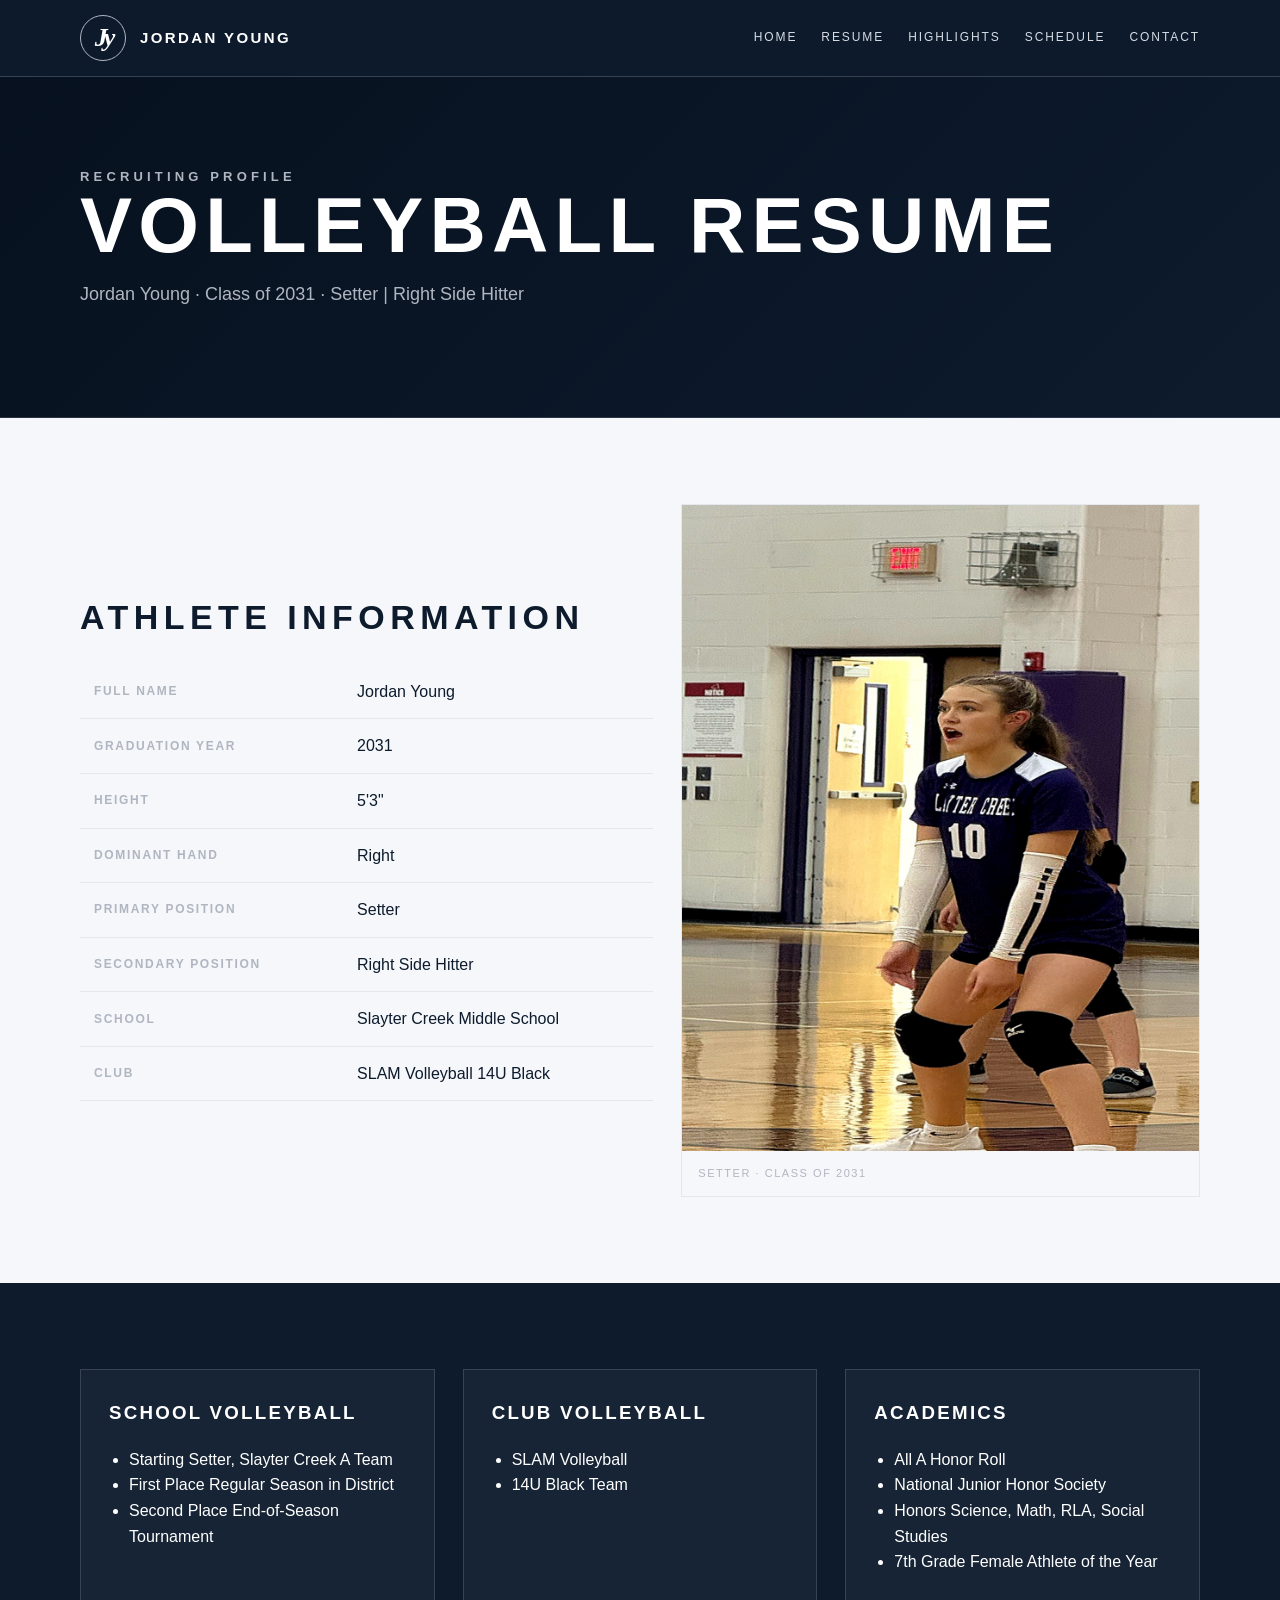
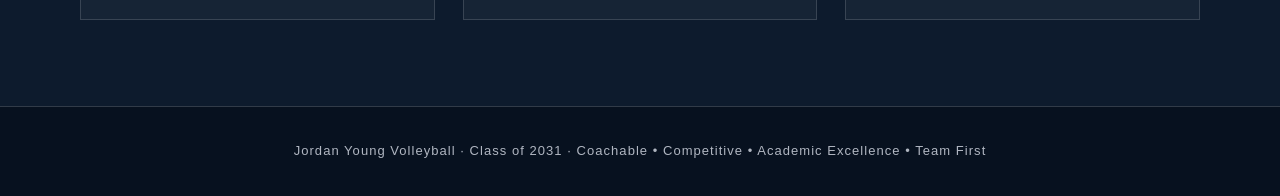
==== resume.html @ 003b8348 "Build initial Jordan Young volleyball website" ====
<!DOCTYPE html>
<html lang="en">
<head>
  <meta charset="UTF-8" />
  <meta name="viewport" content="width=device-width, initial-scale=1.0" />
  <title>Volleyball Resume | Jordan Young</title>
  <link rel="stylesheet" href="assets/css/styles.css" />
</head>
<body>

<header class="site-header">
  <div class="container nav">
    <a class="brand" href="index.html">
      <span class="logo-mark">Jy</span>
      <span class="brand-text">Jordan Young</span>
    </a>
    <nav class="nav-links">
      <a href="index.html">Home</a>
      <a href="resume.html">Resume</a>
      <a href="videos.html">Highlights</a>
      <a href="schedule.html">Schedule</a>
      <a href="contact.html">Contact</a>
    </nav>
  </div>
</header>

<main>
  <section class="page-hero">
    <div class="container">
      <div class="kicker">Recruiting Profile</div>
      <h1 class="page-title">Volleyball Resume</h1>
      <p class="section-lead">Jordan Young · Class of 2031 · Setter | Right Side Hitter</p>
    </div>
  </section>
  <section class="section light">
    <div class="container grid two-col">
      <div>
        <h2 class="section-title">Athlete Information</h2>
        <table class="table">
          <tr><th>Full Name</th><td>Jordan Young</td></tr>
          <tr><th>Graduation Year</th><td>2031</td></tr>
          <tr><th>Height</th><td>5'3"</td></tr>
          <tr><th>Dominant Hand</th><td>Right</td></tr>
          <tr><th>Primary Position</th><td>Setter</td></tr>
          <tr><th>Secondary Position</th><td>Right Side Hitter</td></tr>
          <tr><th>School</th><td>Slayter Creek Middle School</td></tr>
          <tr><th>Club</th><td>SLAM Volleyball 14U Black</td></tr>
        </table>
      </div>
      <div class="photo-card">
        <img src="assets/images/Jordan_Recruiting_10.jpg" alt="Jordan Young setting volleyball">
        <div class="photo-caption">Setter · Class of 2031</div>
      </div>
    </div>
  </section>
  <section class="section">
    <div class="container grid three-col">
      <div class="card">
        <h3>School Volleyball</h3>
        <ul class="list">
          <li>Starting Setter, Slayter Creek A Team</li>
          <li>First Place Regular Season in District</li>
          <li>Second Place End-of-Season Tournament</li>
        </ul>
      </div>
      <div class="card">
        <h3>Club Volleyball</h3>
        <ul class="list">
          <li>SLAM Volleyball</li>
          <li>14U Black Team</li>
        </ul>
      </div>
      <div class="card">
        <h3>Academics</h3>
        <ul class="list">
          <li>All A Honor Roll</li>
          <li>National Junior Honor Society</li>
          <li>Honors Science, Math, RLA, Social Studies</li>
          <li>7th Grade Female Athlete of the Year</li>
        </ul>
      </div>
    </div>
  </section>
</main>

<footer class="site-footer">
  <div class="container">
    Jordan Young Volleyball · Class of 2031 · Coachable • Competitive • Academic Excellence • Team First
  </div>
</footer>

</body>
</html>
---- assets/css/styles.css ----
:root {
  --navy: #0D1B2D;
  --navy-2: #132842;
  --silver: #B0B6C1;
  --white: #FFFFFF;
  --soft-white: #F5F7FA;
  --muted: #D7DCE3;
  --dark: #07111F;
}

* {
  box-sizing: border-box;
}

body {
  margin: 0;
  font-family: Arial, Helvetica, sans-serif;
  color: var(--white);
  background: var(--navy);
  line-height: 1.6;
}

a {
  color: inherit;
  text-decoration: none;
}

img {
  max-width: 100%;
  display: block;
}

.container {
  width: min(1120px, 92%);
  margin: 0 auto;
}

.site-header {
  position: sticky;
  top: 0;
  z-index: 10;
  background: rgba(13, 27, 45, 0.94);
  border-bottom: 1px solid rgba(176, 182, 193, 0.25);
  backdrop-filter: blur(10px);
}

.nav {
  display: flex;
  align-items: center;
  justify-content: space-between;
  min-height: 76px;
}

.brand {
  display: flex;
  align-items: center;
  gap: 14px;
}

.logo-mark {
  width: 46px;
  height: 46px;
  border: 1px solid var(--silver);
  border-radius: 50%;
  display: grid;
  place-items: center;
  font-family: Georgia, serif;
  font-weight: 800;
  font-style: italic;
  font-size: 26px;
  letter-spacing: -4px;
}

.brand-text {
  font-weight: 800;
  letter-spacing: 0.16em;
  text-transform: uppercase;
  font-size: 15px;
}

.nav-links {
  display: flex;
  gap: 24px;
  font-size: 12px;
  letter-spacing: 0.16em;
  text-transform: uppercase;
  color: var(--muted);
}

.nav-links a:hover {
  color: var(--white);
}

.hero {
  min-height: 760px;
  display: grid;
  align-items: stretch;
  background:
    linear-gradient(90deg, rgba(7, 17, 31, .98) 0%, rgba(13, 27, 45, .92) 42%, rgba(13, 27, 45, .45) 100%),
    url("../images/Jordan_Recruiting_10.jpg") center right / cover no-repeat;
}

.hero-inner {
  padding: 120px 0 100px;
  max-width: 680px;
}

.kicker {
  color: var(--silver);
  text-transform: uppercase;
  letter-spacing: 0.32em;
  font-size: 13px;
  font-weight: 700;
}

h1 {
  margin: 18px 0 10px;
  font-size: clamp(54px, 9vw, 104px);
  line-height: .88;
  text-transform: uppercase;
  letter-spacing: .08em;
}

.hero-subtitle {
  color: var(--muted);
  text-transform: uppercase;
  letter-spacing: .22em;
  font-size: clamp(14px, 2vw, 18px);
  margin-bottom: 28px;
}

.values {
  display: flex;
  flex-wrap: wrap;
  gap: 10px;
  margin: 34px 0;
}

.value-pill {
  border: 1px solid rgba(176, 182, 193, .55);
  padding: 10px 14px;
  text-transform: uppercase;
  letter-spacing: .12em;
  font-size: 12px;
  color: var(--soft-white);
  background: rgba(255, 255, 255, .04);
}

.hero-tagline {
  color: var(--silver);
  font-size: 18px;
  max-width: 560px;
}

.button-row {
  display: flex;
  flex-wrap: wrap;
  gap: 14px;
  margin-top: 34px;
}

.btn {
  display: inline-block;
  padding: 13px 18px;
  border: 1px solid var(--silver);
  text-transform: uppercase;
  letter-spacing: .16em;
  font-size: 12px;
  font-weight: 700;
}

.btn.primary {
  background: var(--white);
  color: var(--navy);
  border-color: var(--white);
}

.btn:hover {
  transform: translateY(-1px);
}

.section {
  padding: 86px 0;
}

.section.light {
  background: var(--soft-white);
  color: var(--navy);
}

.section.dark {
  background: var(--dark);
}

.section-title {
  margin: 0 0 12px;
  text-transform: uppercase;
  letter-spacing: .16em;
  font-size: 34px;
  line-height: 1.1;
}

.section-lead {
  max-width: 780px;
  color: var(--silver);
  font-size: 18px;
}

.light .section-lead {
  color: #405066;
}

.grid {
  display: grid;
  gap: 28px;
}

.two-col {
  grid-template-columns: 1.05fr .95fr;
  align-items: center;
}

.three-col {
  grid-template-columns: repeat(3, 1fr);
}

.fact-grid {
  display: grid;
  grid-template-columns: repeat(5, 1fr);
  gap: 1px;
  background: rgba(176, 182, 193, .4);
  border: 1px solid rgba(176, 182, 193, .4);
}

.fact {
  background: var(--navy-2);
  padding: 24px;
}

.fact-label {
  color: var(--silver);
  text-transform: uppercase;
  letter-spacing: .16em;
  font-size: 11px;
}

.fact-value {
  margin-top: 7px;
  font-size: 20px;
  font-weight: 800;
}

.card {
  background: rgba(255,255,255,.04);
  border: 1px solid rgba(176, 182, 193, .22);
  padding: 28px;
}

.light .card {
  background: var(--white);
  border-color: #DDE3EC;
}

.card h3 {
  margin-top: 0;
  text-transform: uppercase;
  letter-spacing: .12em;
}

.list {
  padding-left: 20px;
}

.photo-card {
  border: 1px solid rgba(176, 182, 193, .25);
  background: rgba(255,255,255,.04);
}

.photo-card img {
  width: 100%;
  aspect-ratio: 4 / 5;
  object-fit: cover;
}

.photo-caption {
  padding: 14px 16px;
  color: var(--silver);
  text-transform: uppercase;
  letter-spacing: .14em;
  font-size: 11px;
}

.page-hero {
  padding: 90px 0;
  background: linear-gradient(135deg, var(--dark), var(--navy));
  border-bottom: 1px solid rgba(176, 182, 193, .2);
}

.page-title {
  font-size: clamp(42px, 7vw, 78px);
  text-transform: uppercase;
  letter-spacing: .08em;
  line-height: .95;
  margin: 0 0 12px;
}

.table {
  width: 100%;
  border-collapse: collapse;
  margin-top: 28px;
}

.table th,
.table td {
  text-align: left;
  border-bottom: 1px solid rgba(176, 182, 193, .25);
  padding: 14px;
}

.table th {
  color: var(--silver);
  text-transform: uppercase;
  letter-spacing: .14em;
  font-size: 12px;
}

.site-footer {
  padding: 34px 0;
  border-top: 1px solid rgba(176, 182, 193, .25);
  color: var(--silver);
  background: var(--dark);
  text-align: center;
  font-size: 13px;
  letter-spacing: .08em;
}

@media (max-width: 880px) {
  .nav {
    flex-direction: column;
    gap: 14px;
    padding: 16px 0;
  }

  .nav-links {
    flex-wrap: wrap;
    justify-content: center;
    gap: 14px;
  }

  .hero {
    min-height: auto;
    background:
      linear-gradient(180deg, rgba(7, 17, 31, .92), rgba(13, 27, 45, .96)),
      url("../images/Jordan_Recruiting_10.jpg") center / cover no-repeat;
  }

  .hero-inner {
    padding: 90px 0;
  }

  .two-col,
  .three-col,
  .fact-grid {
    grid-template-columns: 1fr;
  }
}
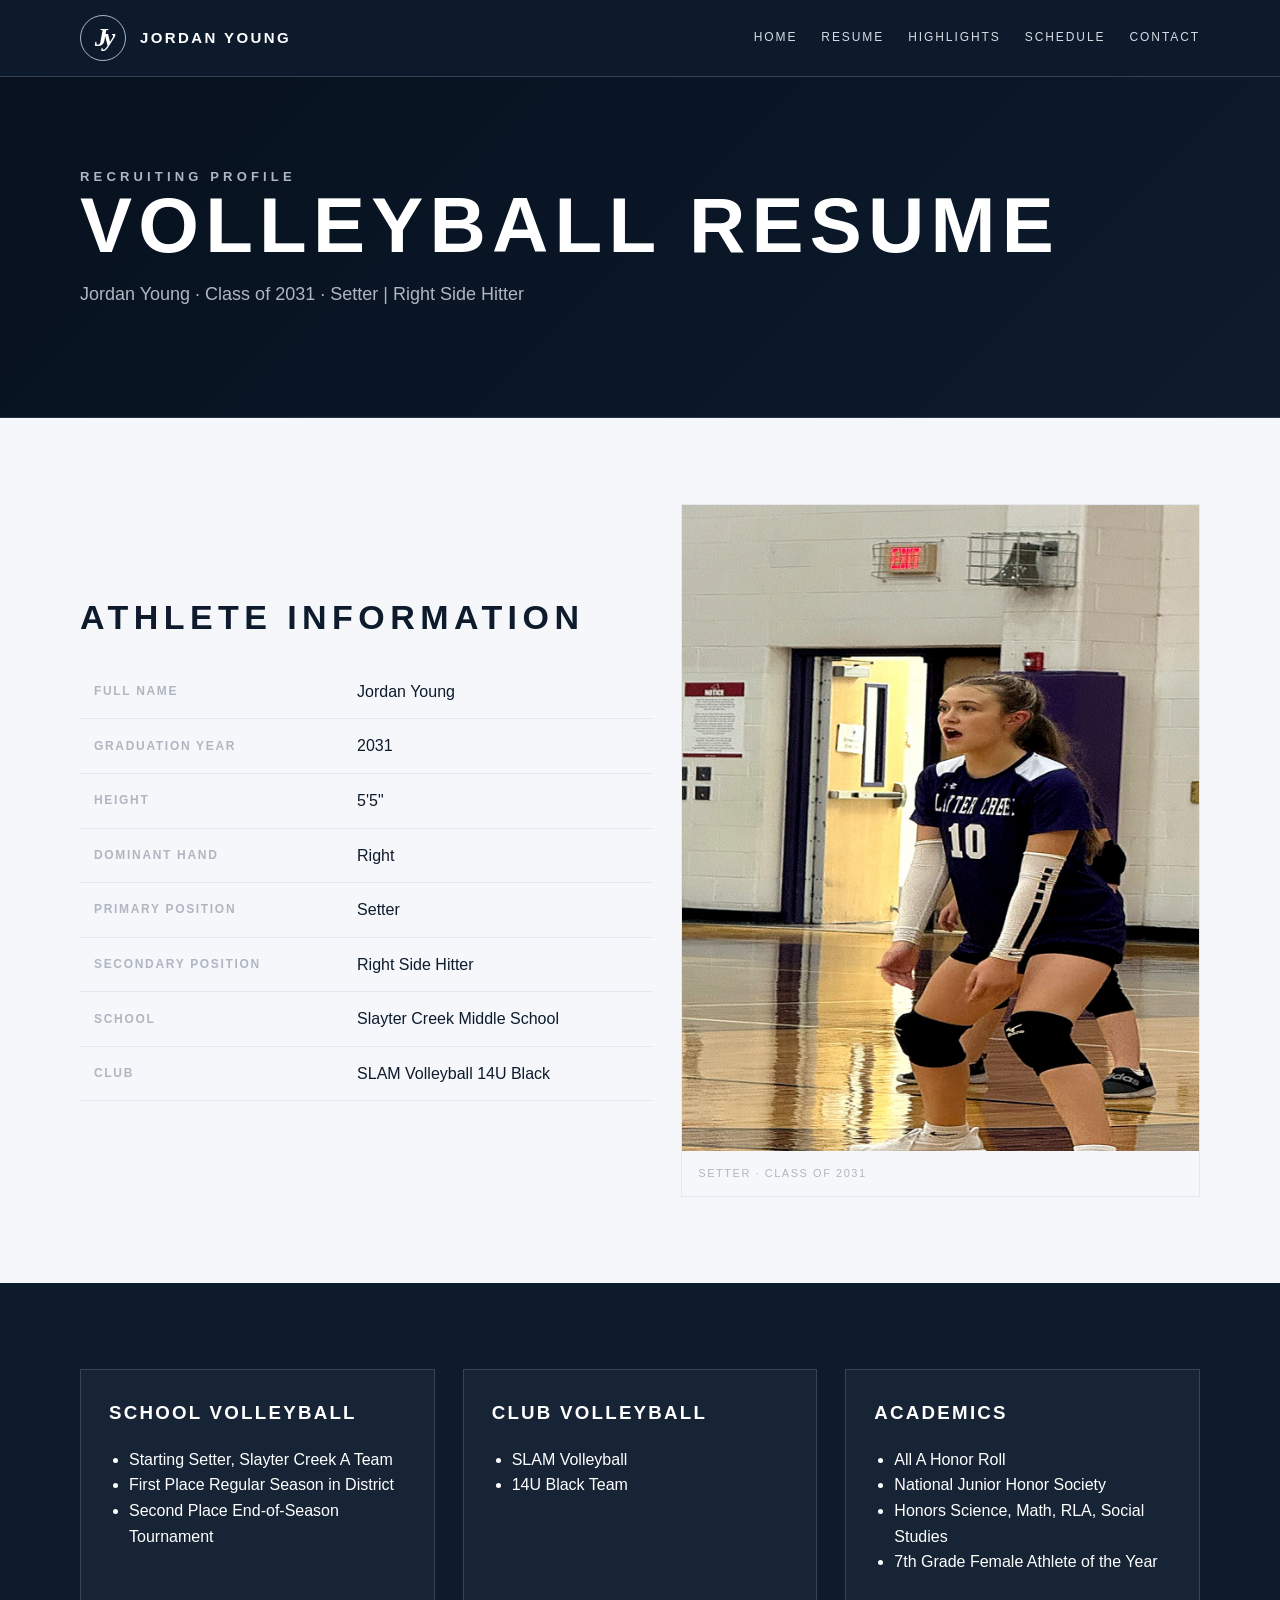
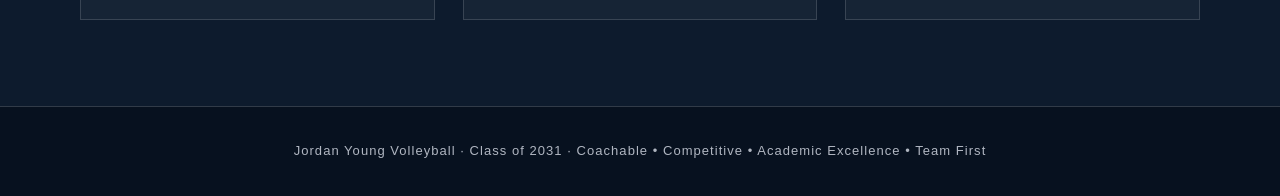
==== commit 1fe54177: "Update Jordan height to 5'5" ====
--- a/resume.html
+++ b/resume.html
@@ -39,7 +39,7 @@
         <table class="table">
           <tr><th>Full Name</th><td>Jordan Young</td></tr>
           <tr><th>Graduation Year</th><td>2031</td></tr>
-          <tr><th>Height</th><td>5'3"</td></tr>
+          <tr><th>Height</th><td>5'5"</td></tr>
           <tr><th>Dominant Hand</th><td>Right</td></tr>
           <tr><th>Primary Position</th><td>Setter</td></tr>
           <tr><th>Secondary Position</th><td>Right Side Hitter</td></tr>
